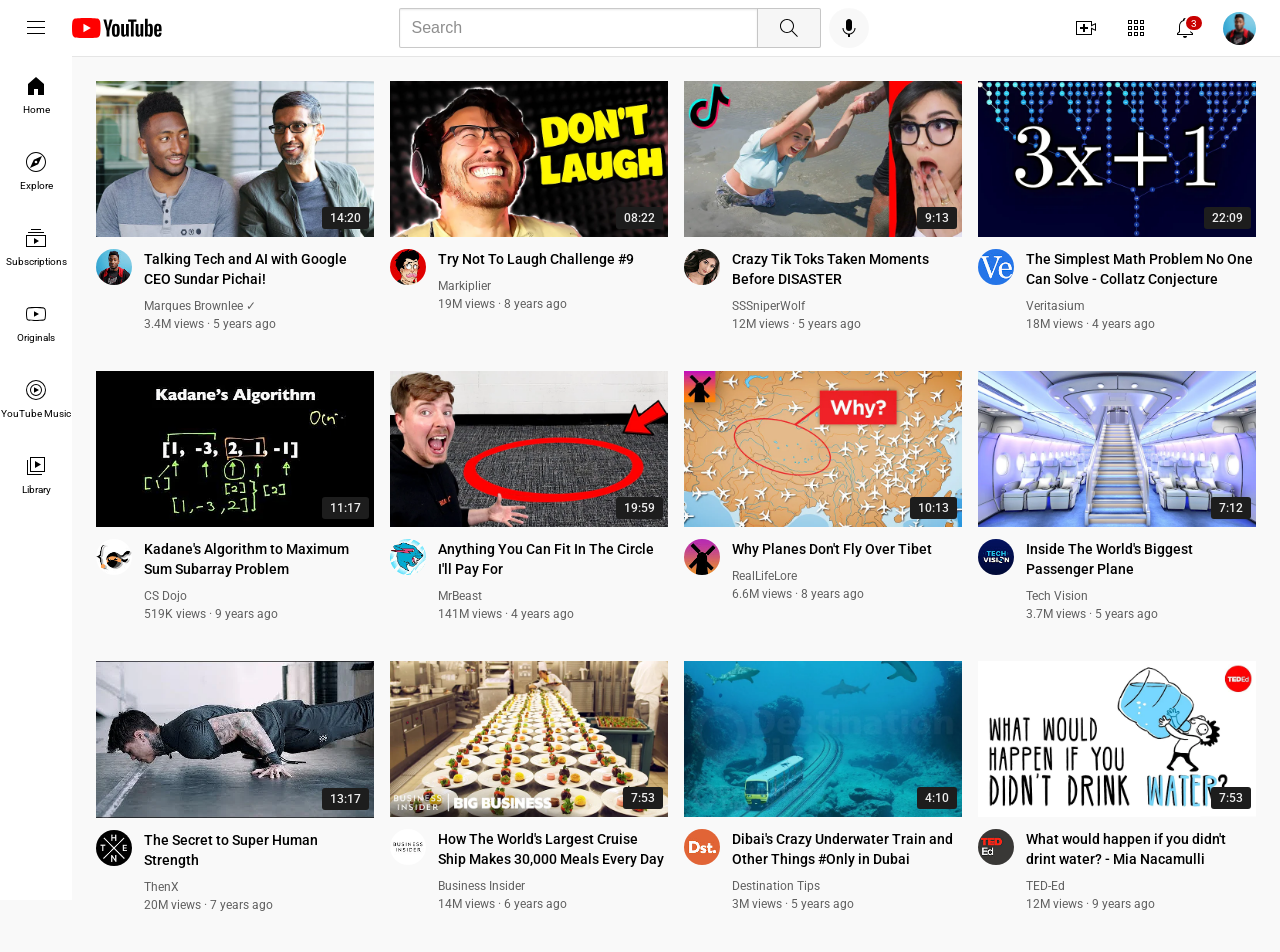
==== Youtube-clone/index.html @ 8a514c46 "Add youtube colne" ====
<!DOCTYPE html>
<html lang="en">

<head>
  <meta charset="UTF-8">
  <meta name="viewport" content="width=device-width, initial-scale=1.0">
  <title>YourTube Clone</title>

  <link rel="icon" href="youtube-logo-no-bg.png">

  <link rel="stylesheet" href="styles/header.css">
  <link rel="stylesheet" href="styles/general.css">
  <link rel="stylesheet" href="styles/side-bar.css">
  <link rel="stylesheet" href="styles/video.css">

  <link rel="preconnect" href="https://fonts.googleapis.com">
  <link rel="preconnect" href="https://fonts.gstatic.com" crossorigin>
  <link href="https://fonts.googleapis.com/css2?family=Roboto:ital,wght@0,100..900;1,100..900&display=swap"
    rel="stylesheet">
</head>

<body>


  <header class="header">
    <div class="left-section">
      <img src="icons/hamburger-menu.svg" alt="YourTube Logo" class="hamburger-menu-logo">
      <img src="icons/youtube-logo.svg" alt="YourTube Logo" class="youtube-logo">
    </div>

    <div class="middle-section">
      <input type="text" placeholder="Search" class="search-bar">

      <button class="search-button">
        <img src="icons/search.svg" alt="Search Icon" class="search-icon">
        <div class="tooltip">Search</div>
      </button>

      <button class="voice-search-button">
        <img src="icons/voice-search-icon.svg" alt="Voice Search Icon" class="voice-search-icon">
        <div class="tooltip">Search with your voice</div>
      </button>
    </div>

    <div class="right-section">
      <div class="container">
        <img src="icons/upload.svg" alt="Upload Icon" class="upload-icon">
        <div class="tooltip">Upload</div>
      </div>
      <div class="container">
        <img src="icons/youtube-apps.svg" alt="Apps Icon" class="youtube-apps-icon">
        <div class="tooltip">Youtube Apps</div>
      </div>
      <div class="container">
        <img src="icons/notifications.svg" alt="Notification Bell Icon" class="notification-icon">
        <div class="notification-count">3</div>
        <div class="tooltip">Notifications</div>
      </div>
      <img src="channels-profile/channel-1.jpeg" alt="Profile Picture" class="current-user">
    </div>
  </header>




  <nav class="sidebar">
    <div>
      <img src="icons/home.svg" alt="Home Icon">
      <p class="side-bar-icon-text">Home</p>
    </div>
    <div>
      <img src="icons/explore.svg" alt="Explore Icon">
      <p class="side-bar-icon-text">Explore</p>
    </div>
    <div>
      <img src="icons/subscriptions.svg" alt="Subscriptions Icon">
      <p class="side-bar-icon-text">Subscriptions</p>
    </div>
    <div>
      <img src="icons/originals.svg" alt="Originals Icon">
      <p class="side-bar-icon-text">Originals</p>
    </div>
    <div>
      <img src="icons/youtube-music.svg" alt="YouTube Music Icon">
      <p class="side-bar-icon-text">YouTube Music</p>
    </div>
    <div>
      <img src="icons/library.svg" alt="Library Icon">
      <p class="side-bar-icon-text">Library</p>
    </div>
  </nav>



  <main>
    <section class="videos-grid">
      <div class="video-card">
        <div class="video-thumbnail">
          <a href="https://www.youtube.com/watch?v=n2RNcPRtAiY">
            <img src="thumbnails/thumbnail-1.webp" alt="Taking Tech and AI with Sundar Pichai" class="thumbnail">
          </a>
          <div class="video-duration">14:20</div>
        </div>
        <div class="video-info-grid">
          <div>
            <a href="https://www.youtube.com/c/mkbhd">
              <img src="channels-profile/channel-1.jpeg" class="profile-pic" alt="profile">
            </a>
          </div>
          <div class="video-info">
            <a href="https://www.youtube.com/watch?v=n2RNcPRtAiY">
              <p class="video-title">Talking Tech and AI with Google CEO Sundar Pichai!</p>
            </a>
            <a href="https://www.youtube.com/c/mkbhd">
              <p class="video-author">Marques Brownlee &#10003; </p>
            </a>
            <p class="video-stats">3.4M views &#183; 5 years ago</p>
          </div>
        </div>
      </div>

      <div class="video-card">
        <div class="video-thumbnail">
          <a href="https://www.youtube.com/watch?v=mP0RAo9SKZk">
            <img src="thumbnails/thumbnail-2.webp" alt="Laughing-challenge" class="thumbnail">
          </a>
          <div class="video-duration">08:22</div>
        </div>
        <div class="video-info-grid">
          <div>
            <a href="https://www.youtube.com/@markiplier">
              <img src="channels-profile/channel-2.jpeg" class="profile-pic" alt="profile">
            </a>
          </div>
          <div class="video-info">
            <a href="https://www.youtube.com/watch?v=mP0RAo9SKZk">
              <p class="video-title">Try Not To Laugh Challenge #9</p>
            </a>
            <a href="https://www.youtube.com/@markiplier">
              <p class="video-author">Markiplier</p>
            </a>
            <p class="video-stats">19M views &#183; 8 years ago</p>
          </div>
        </div>
      </div>

      <div class="video-card">
        <div class="video-thumbnail">
          <a href="https://www.youtube.com/watch?v=FgjPQQeTh1w">
            <img src="thumbnails/thumbnail-3.webp" alt="Tiktok-moments" class="thumbnail">
          </a>
          <div class="video-duration">9:13</div>
        </div>
        <div class="video-info-grid">
          <div>
            <a href="https://www.youtube.com/c/SSSniperWolf">
              <img src="channels-profile/channel-3.jpeg" class="profile-pic" alt="profile">
            </a>
          </div>
          <div class="video-info">
            <a href="https://www.youtube.com/watch?v=FgjPQQeTh1w">
              <p class="video-title">Crazy Tik Toks Taken Moments Before DISASTER</p>
            </a>
            <a href="https://www.youtube.com/c/SSSniperWolf">
              <p class="video-author">SSSniperWolf</p>
            </a>
            <p class="video-stats">12M views &#183; 5 years ago</p>
          </div>
        </div>
      </div>

      <div class="video-card">
        <div class="video-thumbnail">
          <a href="https://www.youtube.com/watch?v=094y1Z2wpJg">
            <img src="thumbnails/thumbnail-4.webp" alt="Math-problems" class="thumbnail">
          </a>
          <div class="video-duration">22:09</div>
        </div>
        <div class="video-info-grid">
          <div>
            <a href="https://www.youtube.com/c/Veritasium">
              <img src="channels-profile/channel-4.jpeg" class="profile-pic" alt="profile">
            </a>
          </div>
          <div class="video-info">
            <a href="https://www.youtube.com/watch?v=094y1Z2wpJg">
              <p class="video-title">The Simplest Math Problem No One Can Solve - Collatz Conjecture</p>
            </a>
            <a href="https://www.youtube.com/c/Veritasium">
              <p class="video-author">Veritasium</p>
            </a>
            <p class="video-stats">18M views &#183; 4 years ago</p>
          </div>
        </div>
      </div>

      <div class="video-card">
        <div class="video-thumbnail">
          <a href="https://www.youtube.com/watch?v=86CQq3pKSUw">
            <img src="thumbnails/thumbnail-5.webp" alt="Algorithms" class="thumbnail">
          </a>
          <div class="video-duration">11:17</div>
        </div>
        <div class="video-info-grid">
          <div>
            <a href="https://www.youtube.com/c/CSDojo">
              <img src="channels-profile/channel-5.jpeg" class="profile-pic" alt="profile">
            </a>
          </div>
          <div class="video-info">
            <a href="https://www.youtube.com/watch?v=86CQq3pKSUw">
              <p class="video-title">Kadane's Algorithm to Maximum Sum Subarray Problem</p>
            </a>
            <a href="https://www.youtube.com/c/CSDojo">
              <p class="video-author">CS Dojo</p>
            </a>
            <p class="video-stats">519K views &#183; 9 years ago</p>
          </div>
        </div>
      </div>

      <div class="video-card">
        <div class="video-thumbnail">
          <a href="https://www.youtube.com/watch?v=yXWw0_UfSFg">
            <img src="thumbnails/thumbnail-6.webp" alt="Mrbeast-challenge" class="thumbnail">
          </a>
          <div class="video-duration">19:59</div>
        </div>
        <div class="video-info-grid">
          <div>
            <a href="https://www.youtube.com/channel/UCX6OQ3DkcsbYNE6H8uQQuVA">
              <img src="channels-profile/channel-6.jpeg" class="profile-pic" alt="profile">
            </a>
          </div>
          <div class="video-info">
            <a href="https://www.youtube.com/watch?v=yXWw0_UfSFg">
              <p class="video-title">Anything You Can Fit In The Circle I'll Pay For</p>
            </a>
            <a href="https://www.youtube.com/channel/UCX6OQ3DkcsbYNE6H8uQQuVA">
              <p class="video-author">MrBeast</p>
            </a>
            <p class="video-stats">141M views &#183; 4 years ago</p>
          </div>
        </div>
      </div>

      <div class="video-card">
        <div class="video-thumbnail">
          <a href="https://www.youtube.com/watch?v=fNVa1qMbF9Y">
            <img src="thumbnails/thumbnail-7.webp" alt="no-plans-over-tibet" class="thumbnail">
          </a>
          <div class="video-duration">10:13</div>
        </div>
        <div class="video-info-grid">
          <div>
            <a href="https://www.youtube.com/c/RealLifeLore">
              <img src="channels-profile/channel-7.jpeg" class="profile-pic" alt="profile">
            </a>
          </div>
          <div class="video-info">
            <a href="https://www.youtube.com/watch?v=fNVa1qMbF9Y">
              <p class="video-title">Why Planes Don't Fly Over Tibet</p>
            </a>
            <a href="https://www.youtube.com/c/RealLifeLore">
              <p class="video-author">RealLifeLore</p>
            </a>
            <p class="video-stats">6.6M views &#183; 8 years ago</p>
          </div>
        </div>
      </div>

      <div class="video-card">
        <div class="video-thumbnail">
          <a href="https://www.youtube.com/watch?v=lFm4EM1juls">
            <img src="thumbnails/thumbnail-8.webp" alt="World's-biggest-plane" class="thumbnail">
          </a>
          <div class="video-duration">7:12</div>
        </div>
        <div class="video-info-grid">
          <div>
            <a href="https://www.youtube.com/channel/UCP5tjEmvPItGyLhmjdwP7Ww">
              <img src="channels-profile/channel-8.jpeg" class="profile-pic" alt="profile">
            </a>
          </div>
          <div class="video-info">
            <a href="https://www.youtube.com/watch?v=lFm4EM1juls">
              <p class="video-title">Inside The World's Biggest Passenger Plane</p>
            </a>
            <a href="https://www.youtube.com/channel/UCP5tjEmvPItGyLhmjdwP7Ww">
              <p class="video-author">Tech Vision</p>
            </a>
            <p class="video-stats">3.7M views &#183; 5 years ago</p>
          </div>
        </div>
      </div>

      <div class="video-card">
        <div class="video-thumbnail">
          <a href="https://www.youtube.com/watch?v=ixmxOlcrlUc">
            <img src="thumbnails/thumbnail-9.webp" alt="Super-Human-strength" class="thumbnail">
          </a>
          <div class="video-duration">13:17</div>
        </div>
        <div class="video-info-grid">
          <div>
            <a href="https://www.youtube.com/c/OFFICIALTHENXSTUDIOS">
              <img src="channels-profile/channel-9.jpeg" class="profile-pic" alt="profile">
            </a>
          </div>
          <div class="video-info">
            <a href="https://www.youtube.com/watch?v=ixmxOlcrlUc">
              <p class="video-title">The Secret to Super Human Strength</p>
            </a>
            <a href="https://www.youtube.com/c/OFFICIALTHENXSTUDIOS">
              <p class="video-author">ThenX</p>
            </a>
            <p class="video-stats">20M views &#183; 7 years ago</p>
          </div>
        </div>
      </div>

      <div class="video-card">
        <div class="video-thumbnail">
          <a href="https://www.youtube.com/watch?v=R2vXbFp5C9o">
            <img src="thumbnails/thumbnail-10.webp" alt="World's-Largest-Cruise-Ship" class="thumbnail">
          </a>
          <div class="video-duration">7:53</div>
        </div>
        <div class="video-info-grid">
          <div>
            <a href="https://www.youtube.com/user/businessinsider">
              <img src="channels-profile/channel-10.jpeg" class="profile-pic" alt="profile">
            </a>
          </div>
          <div class="video-info">
            <a href="https://www.youtube.com/watch?v=R2vXbFp5C9o">
              <p class="video-title">How The World's Largest Cruise Ship Makes 30,000 Meals Every Day</p>
            </a>
            <a href="https://www.youtube.com/user/businessinsider">
              <p class="video-author">Business Insider</p>
            </a>
            <p class="video-stats">14M views &#183; 6 years ago</p>
          </div>
        </div>
      </div>

      <div class="video-card">
        <div class="video-thumbnail">
          <a href="https://www.youtube.com/watch?v=0nZuYyXET3s">
            <img src="thumbnails/thumbnail-11.webp" alt="Under-water-train" class="thumbnail">
          </a>
          <div class="video-duration">4:10</div>
        </div>
        <div class="video-info-grid">
          <div>
            <a href="https://www.youtube.com/c/Destinationtips">
              <img src="channels-profile/channel-11.jpeg" class="profile-pic" alt="profile">
            </a>
          </div>
          <div class="video-info">
            <a href="https://www.youtube.com/watch?v=0nZuYyXET3s">
              <p class="video-title">Dibai's Crazy Underwater Train and Other Things #Only in Dubai</p>
            </a>
            <a href="https://www.youtube.com/c/Destinationtips">
              <p class="video-author">Destination Tips</p>
            </a>
            <p class="video-stats">3M views &#183; 5 years ago</p>
          </div>
        </div>
      </div>

      <div class="video-card">
        <div class="video-thumbnail">
          <a href="https://www.youtube.com/watch?v=9iMGFqMmUFs">
            <img src="thumbnails/thumbnail-12.webp" alt="Mia-Nacamulli" class="thumbnail">
          </a>
          <div class="video-duration">7:53</div>
        </div>
        <div class="video-info-grid">
          <div>
            <a href="https://www.youtube.com/teded">
              <img src="channels-profile/channel-12.jpeg" class="profile-pic" alt="profile">
            </a>
          </div>
          <div class="video-info">
            <a href="https://www.youtube.com/watch?v=9iMGFqMmUFs">
              <p class="video-title">What would happen if you didn't drint water? - Mia Nacamulli</p>
            </a>
            <a href="https://www.youtube.com/teded">
              <p class="video-author">TED-Ed</p>
            </a>
            <p class="video-stats">12M views &#183; 9 years ago</p>
          </div>
        </div>
      </div>
    </section>
  </main>

</body>

</html>
---- Youtube-clone/styles/header.css ----
.header {
  height: 56px;
  background-color: #fff;
  
  border-bottom: 1px solid #e5e5e5;
  
  display: flex;
  justify-content: space-between;

  position: fixed;
  top: 0;
  left: 0;
  right: 0;

  z-index: 100;
}




.left-section {
  display: flex;
  align-items: center;
}
.hamburger-menu-logo {
  width: 24px;
  height: 24px;
  margin-left: 24px;
}
.youtube-logo {
  width: 90px;
  margin-left: 24px;
}




.middle-section {
  display: flex;
  flex:1;
  align-items: center;
  justify-content: center;

  max-width: 470px;
  
  margin-left: 60px;
  margin-right: 29px;
}

.search-bar{
  flex: 1;
  box-sizing: border-box;
  height: 40px;
  width: 0px;
  
  padding-left: 12px;
  font-size: 16px;
  
  border: 1px solid #b8b8b8c0;
  border-radius: 2px 0 0 2px;
  box-shadow: inset 0 1px 2px rgba(0, 0, 0, 0.09);
}
.search-bar::placeholder{
  color: #7a7a7ad8;
  font-size: 16px;
}

.search-button{
  width: 64px;
  height: 40px;
  box-sizing: border-box;
  background-color: #f6f6f6f6;
  
  border: 1px solid #b8b8b8c0;
  border-radius: 0 2px 2px 0;
  
  margin-right: 8px;
  margin-left: -1px;

  display: flex;
  justify-content: center;
  align-items: center;

  position: relative;
}

.search-button .tooltip,
.voice-search-button .tooltip,
.right-section div .tooltip {
  position: absolute;
  bottom: -30px;

  background-color: rgb(130, 129, 129);
  color: white;
  
  padding: 4px 8px;
  font-size: 12px;

  border-radius: 3px;
  opacity: 0;
  transition: opacity 0.15s;
  pointer-events: none;
  white-space: nowrap;

}
.search-button:hover .tooltip,
.voice-search-button:hover .tooltip,
.right-section div:hover .tooltip{
  opacity: 1;
}
.search-icon{
  height: 24px;
}

.voice-search-button{
  height: 40px;
  width: 40px;
  box-sizing: border-box;
  background-color: rgba(245, 245, 245, 0.694);

  border:none;
  border-radius:20px;
  
  display: flex;
  justify-content: center;
  align-items: center;

  position: relative;
}
.voice-search-icon{
  height: 24px;
}




.right-section {
  width: 206px;
  display: flex;
  flex-shrink: 0;
  justify-content: space-between;
  align-items: center;
}
.upload-icon{
  width: 24px;
  height: 24px;
}
.youtube-apps-icon{
  width: 24px;
  height: 24px;
}

.notification-icon{
  width: 24px;
  height: 24px;
}
.notification-count{
  position: absolute;
  top:-2px;
  right:-7px;

  padding:1.5px 5px;

  background-color: rgb(201, 0, 0);
  color: white;
  font-size: 10px;

  display: flex;
  align-items: center;
  justify-content: center;
  
  border:2px solid white;
  border-radius: 10px;
}

.right-section .current-user{
  width: 33px;
  height: 33px;
  margin-right: 24px;

  border-radius: 20px;
}

.right-section .container {
  position: relative;
  
  display: flex;
  justify-content: center;
  align-items: center;
}
---- Youtube-clone/styles/general.css ----
p{
    font-family: Roboto , Arial ;
    margin-top: 0;
    margin-bottom: 0;
}
body{
    margin: 0;
    padding:81px 24px 40px 96px;
    font-family: Roboto,Arial;
    background-color: rgba(249, 249, 249, 0.897);
}
a{
    text-decoration: none;
    color: inherit;
}
---- Youtube-clone/styles/side-bar.css ----
.sidebar{
  position: fixed;
  top: 56px;
  width: 72px;
  left: 0;
  bottom: 0;
  background-color: #fff;

  z-index: 200;
}

.sidebar div{
  height: 76px;
  
  display: flex;
  flex-direction: column;
  align-items: center;
  justify-content: center;
}
.sidebar div:hover{
  background-color: rgb(240, 240, 240);
  cursor: pointer;
}

.sidebar img{
  width: 24px;
}

.side-bar-icon-text{
  font-size: 10px;
  margin-top: 6px;
}


/* @media (min-width: 1200px) {
  .sidebar{
    width: 140px;
  }
  .sidebar div {
    display: flex;
    flex-direction: row;
    justify-content: flex-start;
    padding-left: 24px;
    gap: 5px;
  }
  body{
    padding-left: 164px;
  }
} */
---- Youtube-clone/styles/video.css ----
.videos-grid {
    display: grid;
    column-gap: 16px;
    row-gap: 40px;
}

@media (max-width: 730px) {
    .videos-grid {
        grid-template-columns: repeat(2, 1fr);
    }
}
@media (min-width: 731px) and (max-width: 999px) {
    .videos-grid {
        grid-template-columns: repeat(3, 1fr);
    }
}
@media (min-width: 1000px) {
    .videos-grid {
        grid-template-columns: repeat(4, 1fr);
    }
}

.video-thumbnail{
    position: relative;
}
.video-thumbnail .thumbnail {
    width: 100%;
}
.video-duration{
    position: absolute;
    bottom: 12px;
    right: 5px;

    padding: 4px 8px;
    border-radius: 3px;

    color: rgb(237, 237, 237);
    background-color: rgb(29, 29, 29);
    
    font-size: 12px;
    font-weight: 500;
}

.video-info-grid {
    display: grid;
    grid-template-columns: 36px 1fr;
    column-gap: 12px;

    margin-top: 8px;
}

.profile-pic {
    width: 100%;
    border-radius: 50%;
}

.video-title {
    font-size: 14px;
    font-weight: 500;
    line-height: 20px;

    margin-bottom: 10px;
}

/* @media (min-width: 1000px) {
    .video-title {
        font-size: 16px;
        line-height: 24px;
    }
} */

.video-stats , .video-author {
    font-size: 12px;
    color: rgb(96, 96, 96);
}

/* @media (min-width: 1000px) {
    .video-stats , .video-author {
        font-size: 14px;
    }
} */

.video-author {
    margin-bottom: 4px;
}
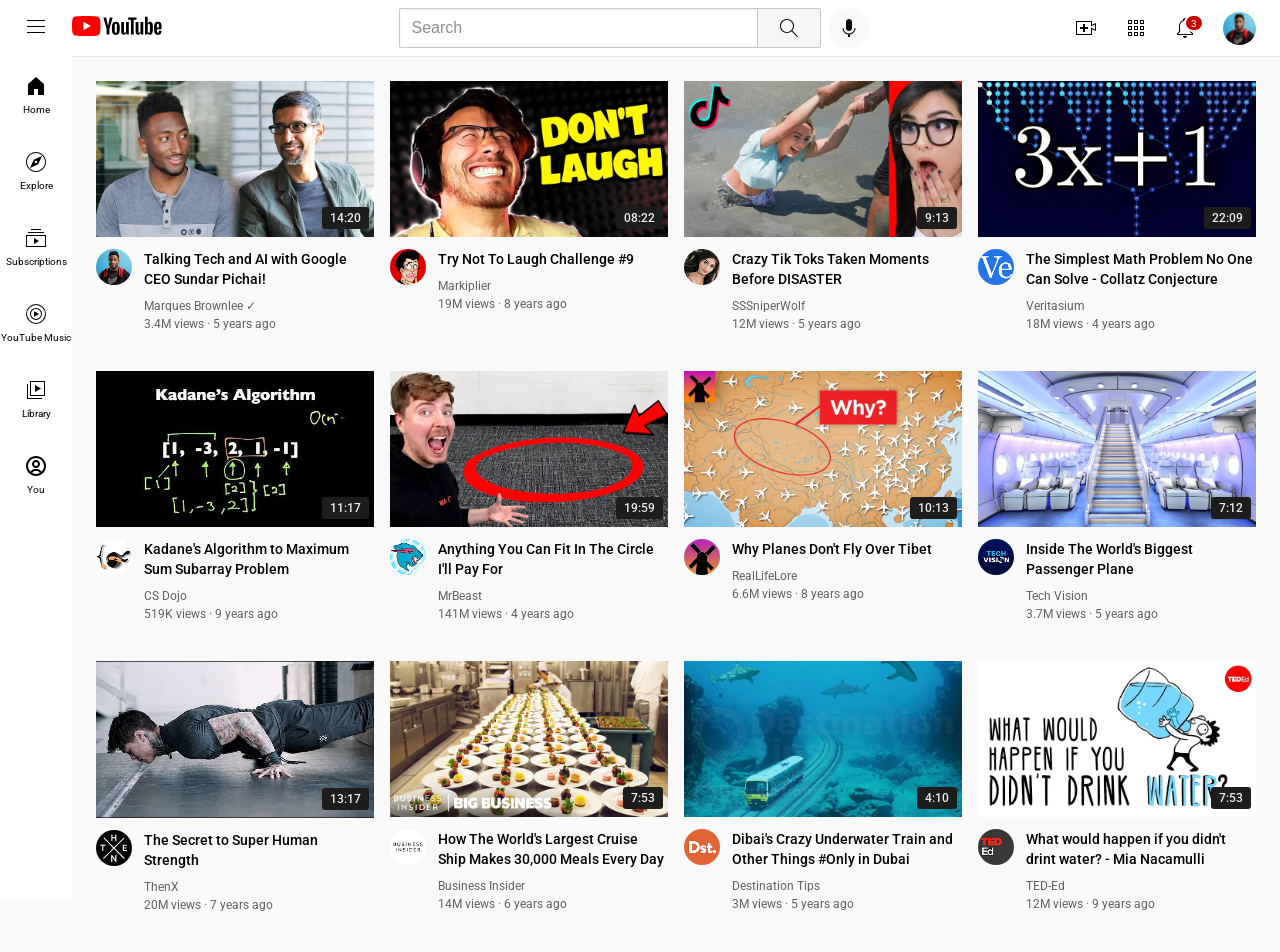
==== commit bb74128b: "add new HTML files for explore, library, profile, subscriptions, and youtube music; update index.htm" ====
--- a/Youtube-clone/index.html
+++ b/Youtube-clone/index.html
@@ -21,27 +21,31 @@
 
 <body>
 
+<!-- Header -->
 
   <header class="header">
+    <!-- left section -->
     <div class="left-section">
-      <img src="icons/hamburger-menu.svg" alt="YourTube Logo" class="hamburger-menu-logo">
-      <img src="icons/youtube-logo.svg" alt="YourTube Logo" class="youtube-logo">
+    <button id="hamburger-menu-button">
+        <img src="icons/hamburger-menu.svg" alt="Hamburger Menu" class="hamburger-menu-logo">
+      </button>
+      <a href="index.html" alt="YourTube Logo">
+        <img src="icons/youtube-logo.svg" alt="YourTube Logo" class="youtube-logo">
+      </a>
     </div>
-
+    <!-- middle section -->
     <div class="middle-section">
       <input type="text" placeholder="Search" class="search-bar">
-
       <button class="search-button">
         <img src="icons/search.svg" alt="Search Icon" class="search-icon">
         <div class="tooltip">Search</div>
       </button>
-
       <button class="voice-search-button">
         <img src="icons/voice-search-icon.svg" alt="Voice Search Icon" class="voice-search-icon">
         <div class="tooltip">Search with your voice</div>
       </button>
     </div>
-
+    <!-- right section -->
     <div class="right-section">
       <div class="container">
         <img src="icons/upload.svg" alt="Upload Icon" class="upload-icon">
@@ -62,35 +66,54 @@
 
 
 
+<!-- Side Bar -->
 
   <nav class="sidebar">
-    <div>
-      <img src="icons/home.svg" alt="Home Icon">
-      <p class="side-bar-icon-text">Home</p>
-    </div>
-    <div>
-      <img src="icons/explore.svg" alt="Explore Icon">
-      <p class="side-bar-icon-text">Explore</p>
-    </div>
-    <div>
-      <img src="icons/subscriptions.svg" alt="Subscriptions Icon">
-      <p class="side-bar-icon-text">Subscriptions</p>
-    </div>
-    <div>
-      <img src="icons/originals.svg" alt="Originals Icon">
-      <p class="side-bar-icon-text">Originals</p>
-    </div>
-    <div>
-      <img src="icons/youtube-music.svg" alt="YouTube Music Icon">
-      <p class="side-bar-icon-text">YouTube Music</p>
-    </div>
-    <div>
-      <img src="icons/library.svg" alt="Library Icon">
-      <p class="side-bar-icon-text">Library</p>
-    </div>
+    <a href="index.html" alt="Home">
+      <div class="sidebar-item">
+        <img src="icons/home.svg" alt="Home Icon">
+        <p class="side-bar-icon-text">Home</p>
+      </div>
+    </a>
+
+    <a href="explore.html" alt="Explore">
+      <div class="sidebar-item" >
+        <img src="icons/explore.svg" alt="Explore Icon">
+        <p class="side-bar-icon-text">Explore</p>
+      </div>
+    </a>
+
+    <a href="subscriptions.html" alt="Subscriptions">
+      <div class="sidebar-item" >
+        <img src="icons/subscriptions.svg" alt="Subscriptions Icon">
+        <p class="side-bar-icon-text">Subscriptions</p>
+      </div>
+    </a>
+    
+    <a href="youtube-music.html" alt="YouTube Music">
+      <div class="sidebar-item"   >
+        <img src="icons/youtube-music.svg" alt="YouTube Music Icon">
+        <p class="side-bar-icon-text">YouTube Music</p>
+      </div>
+    </a>
+    
+    <a href="library.html" alt="Library">
+      <div class="sidebar-item" >
+        <img src="icons/library.svg" alt="Library Icon">
+        <p class="side-bar-icon-text">Library</p>
+      </div>
+    </a>
+
+    <a href="profile.html" alt="Profile">
+      <div class="sidebar-item" >
+        <img src="icons/profile.svg" alt="Profile">
+        <p class="side-bar-icon-text">You</p>
+      </div>
+    </a>
   </nav>
 
 
+<!-- Main Content -->
 
   <main>
     <section class="videos-grid">
--- a/Youtube-clone/styles/header.css
+++ b/Youtube-clone/styles/header.css
@@ -21,6 +21,13 @@
 .left-section {
   display: flex;
   align-items: center;
+}
+#hamburger-menu-button {
+  background: none;
+  border: none;
+  padding: 0;
+  margin: 0;
+  cursor: pointer;
 }
 .hamburger-menu-logo {
   width: 24px;
--- a/Youtube-clone/styles/side-bar.css
+++ b/Youtube-clone/styles/side-bar.css
@@ -1,3 +1,9 @@
+* {
+  margin: 0;
+  padding: 0;
+  text-decoration: none;
+}
+
 .sidebar{
   position: fixed;
   top: 56px;
@@ -9,7 +15,7 @@
   z-index: 200;
 }
 
-.sidebar div{
+.sidebar-item{
   height: 76px;
   
   display: flex;
@@ -17,7 +23,7 @@
   align-items: center;
   justify-content: center;
 }
-.sidebar div:hover{
+.sidebar-item:hover{
   background-color: rgb(240, 240, 240);
   cursor: pointer;
 }
@@ -32,18 +38,38 @@
 }
 
 
-/* @media (min-width: 1200px) {
-  .sidebar{
+/* @media (min-width: 1200px) { */
+  /* .sidebar{       
     width: 140px;
-  }
-  .sidebar div {
+  } */
+  /* we don't need to do this and it won't work we can directly change the width of the sidebar using DOM 
+  const sidebar = document.querySelector(".sidebar");
+  sidebar.style.width = "140px"; */
+ 
+  /* .sidebar{       
+    width: 140px;
+  } */
+  
+  /* flex-direction: row; */
+  /* const sidebarItem = document.querySelector(".sidebar-item");
+  sidebarItem.style.flexDirection = "row"; */ 
+ 
+  /* .sidebar-item{ 
+    height: 76px;
     display: flex;
     flex-direction: row;
     justify-content: flex-start;
-    padding-left: 24px;
+    align-items: center;
+    padding-left: 22px;
     gap: 5px;
   }
   body{
     padding-left: 164px;
   }
 } */
+
+/* 
+.side-bar-icon-text{
+  font-size: 14px;
+  margin-top: 2px; 
+}*/
